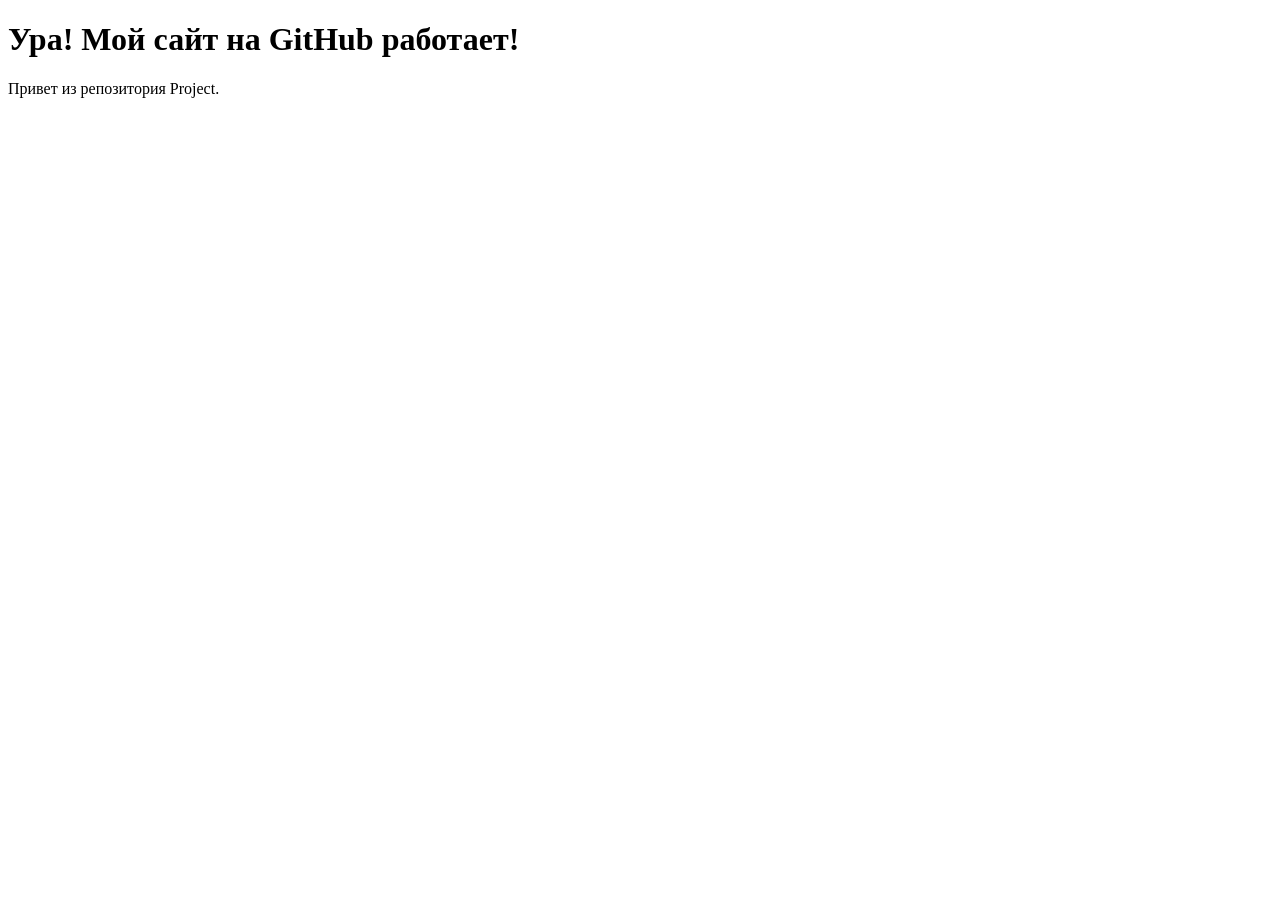
==== index.html @ 090775a3 "Add files via upload" ====
<!DOCTYPE html>
<html lang="ru">
<head>
    <meta charset="UTF-8">
    <title>Мой первый сайт</title>
</head>
<body>
    <h1>Ура! Мой сайт на GitHub работает!</h1>
    <p>Привет из репозитория Project.</p>
</body>
</html>
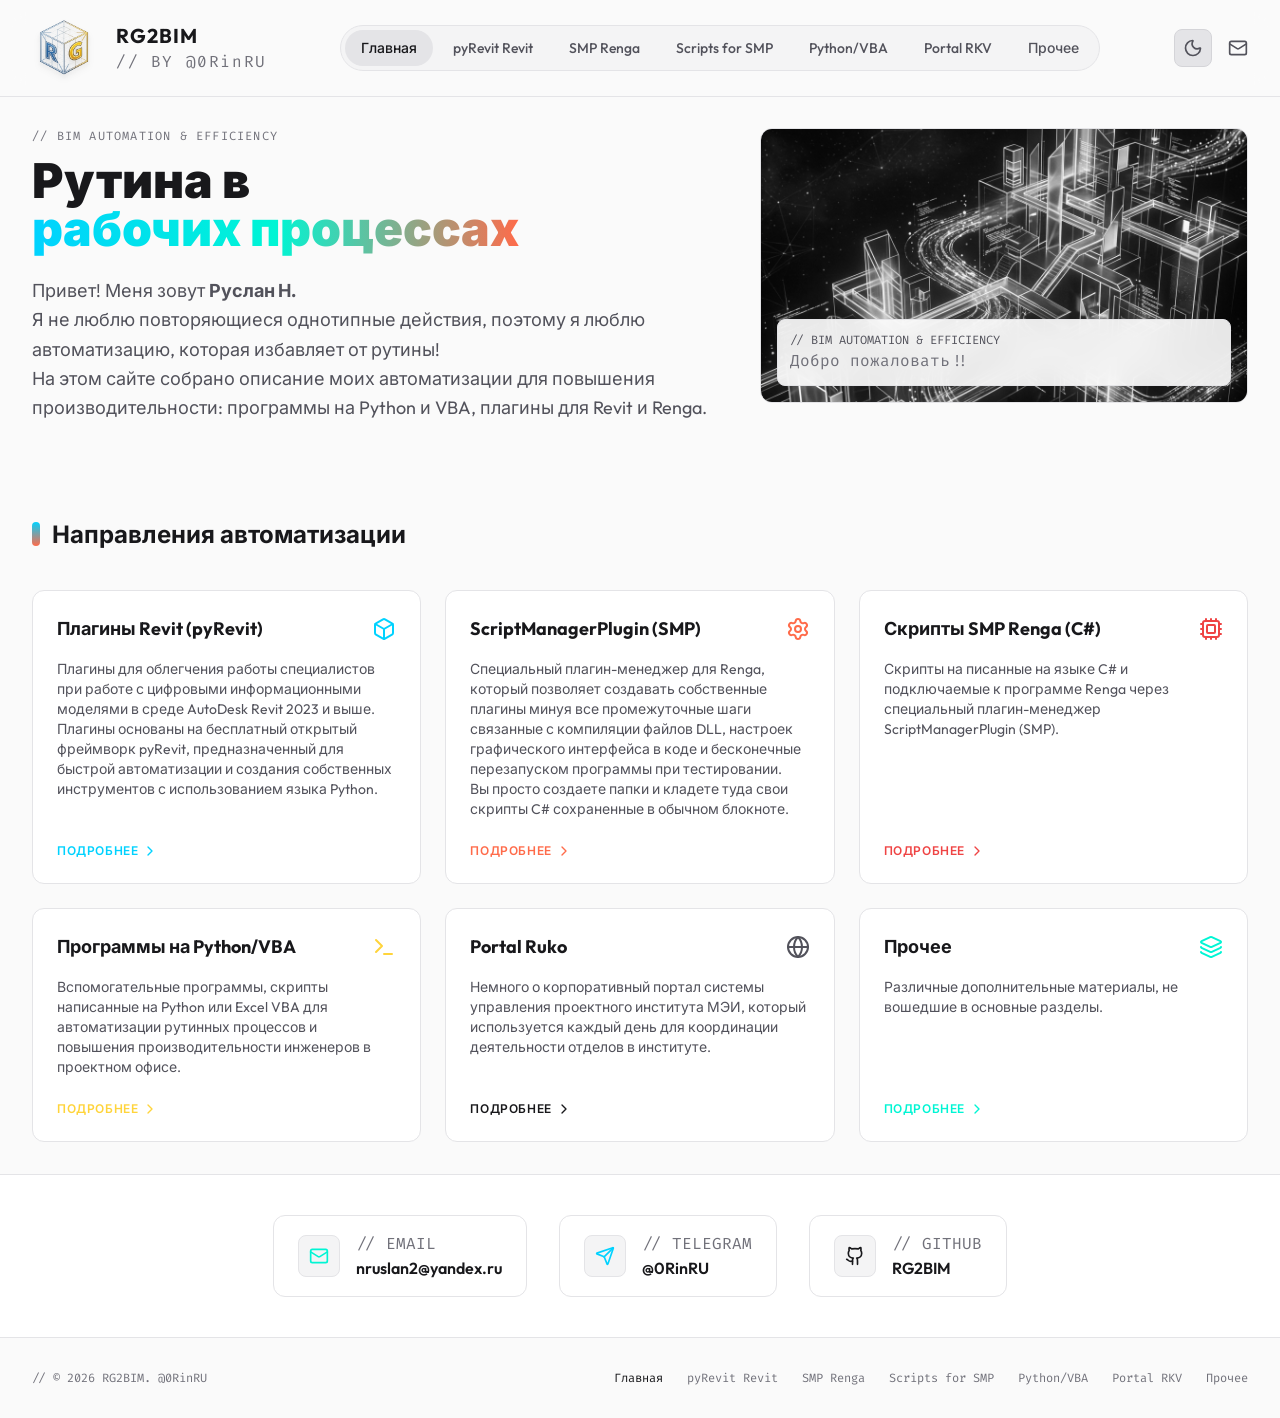
==== commit 82ab666f: "Add files via upload" ====
--- a/index.html
+++ b/index.html
@@ -1,11 +1,353 @@
 <!DOCTYPE html>
-<html lang="ru">
+<html lang="ru" class="scroll-smooth scroll-pt-32">
 <head>
     <meta charset="UTF-8">
-    <title>Мой первый сайт</title>
+    <meta name="viewport" content="width=device-width, initial-scale=1.0">
+    <title>RG2BIM | Рутина в рабочих процессах</title><!-- Resource Gateway to BIM -->
+    <!-- Tailwind CSS via CDN --> 
+    <script src="libs/tailwindcss.js"></script>
+    <script>
+        tailwind.config = {
+            darkMode: 'class',
+            theme: {
+                extend: {
+                    colors: {
+                        darkBg: '#121214',
+                        darkCard: '#1a1a1e',
+                        accentRevit: '#00d2ff',
+                        accentRenga: '#ff6b4a',
+                        accentPython: '#ffd43b',
+                        accentIfc: '#00f5d4',
+                    },
+                    fontFamily: {
+                        sans: ['Outfit', 'Inter', 'sans-serif'],
+                        mono: ['Fira Code', 'Courier New', 'monospace'],
+                    },
+                }
+            }
+        }
+    </script>
+    <!-- Подключение шрифтов (Outfit и Inter, оба до 900 weight для кириллицы) -->
+    <link href="fonts/fonts.css" rel="stylesheet">
+    <!-- Lucide Icons -->
+    <script src="libs/lucide.js"></script>
+    <style>
+        
+        .neon-glow-main {
+            box-shadow: 0 0 30px -5px rgba(0, 210, 255, 0.25), 0 0 30px -5px rgba(255, 107, 74, 0.25);
+        }
+        :not(.dark) .tab-active { background-color: #e4e4e7; color: #18181b; border-color: #d4d4d8; }
+        .tab-active {
+            background-color: #27272a;
+            color: #ffffff;
+            border-color: #3f3f46;
+        }
+    </style>
+    <script>
+        if (localStorage.theme === 'dark' || (!('theme' in localStorage) && window.matchMedia('(prefers-color-scheme: dark)').matches)) {
+            document.documentElement.classList.add('dark')
+        } else {
+            document.documentElement.classList.remove('dark')
+        }
+    </script>
 </head>
-<body>
-    <h1>Ура! Мой сайт на GitHub работает!</h1>
-    <p>Привет из репозитория Project.</p>
+<body class="font-sans antialiased selection:bg-accentRevit/30 selection:text-white flex flex-col min-h-screen bg-zinc-50 dark:bg-darkBg text-zinc-900 dark:text-zinc-300">
+
+                        <!-- ХЕДЕР -->
+    <header class="fixed top-0 left-0 right-0 z-50 bg-zinc-50/80 dark:bg-darkBg/80 backdrop-blur-md border-b border-zinc-200 dark:border-zinc-800/80">
+        <div class="max-w-7xl mx-auto px-4 sm:px-6 lg:px-8 h-24 flex items-center justify-between">
+            <a href="index.html" class="flex items-center space-x-3 group">
+                <div class="w-20 h-20 flex items-center justify-center group-hover:scale-[0.98] transition-transform -ml-2">
+                    <img src="images/logo.png" alt="NR Logo" class="w-full h-full object-contain drop-shadow-md">
+                </div>
+                <div>
+                    <span class="font-bold text-xl tracking-wider text-zinc-900 dark:text-white">RG2BIM</span>
+                    <span class="block text-3xs text-zinc-500 font-mono tracking-widest">// BY @0RinRU</span>
+                </div>
+            </a>
+
+            <!-- Навигационные вкладки -->
+            <nav class="hidden xl:flex space-x-1 bg-zinc-100 dark:bg-zinc-900/60 p-1 rounded-full border border-zinc-200 dark:border-zinc-800/50">
+                <a href="index.html" class="px-4 py-2 text-sm font-medium rounded-full tab-active">Главная</a>
+                <a href="revit.html" class="px-4 py-2 text-sm font-medium rounded-full text-zinc-600 dark:text-zinc-400 hover:text-zinc-900 dark:hover:text-white transition-colors">pyRevit Revit</a>
+                <a href="smp.html" class="px-4 py-2 text-sm font-medium rounded-full text-zinc-600 dark:text-zinc-400 hover:text-zinc-900 dark:hover:text-white transition-colors">SMP Renga</a>
+                <a href="renga.html" class="px-4 py-2 text-sm font-medium rounded-full text-zinc-600 dark:text-zinc-400 hover:text-zinc-900 dark:hover:text-white transition-colors">Scripts for SMP</a>
+                <a href="python.html" class="px-4 py-2 text-sm font-medium rounded-full text-zinc-600 dark:text-zinc-400 hover:text-zinc-900 dark:hover:text-white transition-colors">Python/VBA</a>
+                <a href="portal.html" class="px-4 py-2 text-sm font-medium rounded-full text-zinc-600 dark:text-zinc-400 hover:text-zinc-900 dark:hover:text-white transition-colors">Portal RKV</a>
+                <a href="other.html" class="px-4 py-2 text-sm font-medium rounded-full text-zinc-600 dark:text-zinc-400 hover:text-zinc-900 dark:hover:text-white transition-colors">Прочее</a>
+            </nav>
+
+            <div class="hidden xl:flex items-center space-x-4">
+                <button id="theme-toggle" class="p-2 rounded-lg bg-zinc-200 dark:bg-zinc-800 text-zinc-600 dark:text-zinc-400 hover:text-zinc-900 dark:hover:text-white transition-colors border border-zinc-300 dark:border-zinc-700">
+                    <i data-lucide="moon" id="theme-icon" class="w-5 h-5"></i>
+                </button>
+                <a href="mailto:nruslan2@yandex.ru" class="text-zinc-600 dark:text-zinc-400 hover:text-zinc-900 dark:hover:text-white transition-colors"><i data-lucide="mail" class="w-5 h-5"></i></a>
+            </div>
+
+            <!-- Мобильное Меню Кнопка -->
+            <div class="xl:hidden">
+                <button id="mobile-menu-btn" class="text-zinc-600 dark:text-zinc-400 hover:text-zinc-900 dark:hover:text-white p-2 rounded-lg bg-zinc-100 dark:bg-zinc-900 border border-zinc-200 dark:border-zinc-800">
+                    <i data-lucide="menu" id="menu-icon" class="w-6 h-6"></i>
+                </button>
+            </div>
+        </div>
+
+        <!-- Мобильное выпадающее меню -->
+        <div id="mobile-menu" class="hidden xl:hidden bg-zinc-50 dark:bg-darkBg border-b border-zinc-200 dark:border-zinc-800/80 px-4 py-4 space-y-2">
+            <a href="index.html" class="block w-full px-4 py-2 rounded-lg text-zinc-900 dark:text-white bg-zinc-200 dark:bg-zinc-800">Главная</a>
+            <a href="revit.html" class="block w-full px-4 py-2 rounded-lg text-zinc-600 dark:text-zinc-400 hover:text-zinc-900 dark:hover:text-white">pyRevit Revit</a>
+            <a href="smp.html" class="block w-full px-4 py-2 rounded-lg text-zinc-600 dark:text-zinc-400 hover:text-zinc-900 dark:hover:text-white">SMP Renga</a>
+            <a href="renga.html" class="block w-full px-4 py-2 rounded-lg text-zinc-600 dark:text-zinc-400 hover:text-zinc-900 dark:hover:text-white">Scripts for SMP</a>
+            <a href="python.html" class="block w-full px-4 py-2 rounded-lg text-zinc-600 dark:text-zinc-400 hover:text-zinc-900 dark:hover:text-white">Python/VBA</a>
+            <a href="portal.html" class="block w-full px-4 py-2 rounded-lg text-zinc-600 dark:text-zinc-400 hover:text-zinc-900 dark:hover:text-white">Portal RKV</a>
+            <a href="other.html" class="block w-full px-4 py-2 rounded-lg text-zinc-600 dark:text-zinc-400 hover:text-zinc-900 dark:hover:text-white">Прочее</a>
+        </div>
+    </header>
+
+    <div class="h-20"></div>
+
+    <!-- ОСНОВНОЙ КОНТЕНТ -->
+    <main class="flex-grow max-w-7xl mx-auto px-4 sm:px-6 lg:px-8 pt-12 pb-4">
+        <!-- Hero Секция -->
+        <section class="mb-16">
+            <div class="grid grid-cols-1 lg:grid-cols-12 gap-8 items-start mb-10">
+                <div class="lg:col-span-7">
+                    <span class="text-xs font-mono text-zinc-500 uppercase tracking-widest block mb-3">// BIM AUTOMATION & EFFICIENCY</span>
+                    <h1 class="text-4xl sm:text-5xl font-black text-zinc-900 dark:text-white mb-6">
+                        Рутина в<br><span class="text-transparent bg-clip-text bg-gradient-to-r from-accentRevit via-accentIfc to-accentRenga">рабочих процессах</span>
+                    </h1>
+                    <p class="text-zinc-600 dark:text-zinc-400 text-lg mb-8 leading-relaxed">
+                        Привет! Меня зовут <strong>Руслан Н.</strong><br> Я не люблю повторяющиеся однотипные действия, поэтому я люблю автоматизацию, которая избавляет от рутины!
+						<br>На этом сайте собрано описание моих автоматизации для повышения производительности: программы на Python и VBA, плагины для Revit и Renga.
+                    </p>
+                </div>
+                <div class="lg:col-span-5">
+                    <div class="w-full aspect-[16/9] rounded-xl overflow-hidden bg-zinc-100 dark:bg-zinc-900 border border-zinc-200 dark:border-zinc-800 relative group neon-glow">
+                        <img src="images/main_banner.png" alt="NR2BIM Main Banner" class="w-full h-full object-cover grayscale hover:grayscale-0 transition-all duration-500" />
+                        <div class="absolute bottom-4 left-4 right-4 bg-white/90 dark:bg-zinc-950/80 backdrop-blur-md border border-zinc-200 dark:border-zinc-800 p-3 rounded-lg">
+                            <span class="text-xs font-mono text-zinc-600 dark:text-zinc-400 block">// BIM AUTOMATION & EFFICIENCY</span>
+                            <span class="text-2xs text-zinc-500 font-mono">Добро пожаловать!!</span>
+                        </div>
+                    </div>
+                </div>
+            </div>
+        </section>
+
+        <!-- Направления разработки -->
+        <section class="mb-4">
+            <h2 class="text-2xl font-bold text-zinc-900 dark:text-white mb-10 flex items-center gap-3">
+                <span class="w-2 h-6 bg-gradient-to-b from-accentRevit to-accentRenga rounded-full"></span>
+                Направления автоматизации
+            </h2>
+            
+            <div class="grid grid-cols-1 md:grid-cols-2 lg:grid-cols-3 gap-6">
+                <!-- Revit -->
+                <div class="bg-white dark:bg-darkCard p-6 rounded-xl border border-zinc-200 dark:border-zinc-800 hover:border-accentRevit/50 transition-all group flex flex-col justify-between">
+                    <div>
+                        <div class="flex items-center justify-between mb-4">
+                            <h3 class="text-lg font-bold text-zinc-900 dark:text-white group-hover:text-accentRevit transition-colors">Плагины Revit (pyRevit)</h3>
+                            <span class="text-accentRevit"><i data-lucide="box" class="w-6 h-6"></i></span>
+                        </div>
+                        <p class="text-zinc-600 dark:text-zinc-400 text-sm mb-6">
+                            Плагины для облегчения работы специалистов при работе с цифровыми информационными моделями в среде AutoDesk Revit 2023 и выше.
+							<br>
+							Плагины основаны на бесплатный открытый фреймворк pyRevit, предназначенный для быстрой автоматизации и создания собственных инструментов с использованием языка Python.
+                        </p>
+                    </div>
+                    <a href="revit.html" class="inline-flex items-center text-xs font-semibold uppercase tracking-wider text-accentRevit hover:underline gap-1">
+                        Подробнее <i data-lucide="chevron-right" class="w-4 h-4"></i>
+                    </a>
+                </div>
+
+                <!-- SMP Renga -->
+                <div class="bg-white dark:bg-darkCard p-6 rounded-xl border border-zinc-200 dark:border-zinc-800 hover:border-accentRenga/50 transition-all group flex flex-col justify-between">
+                    <div>
+                        <div class="flex items-center justify-between mb-4">
+                            <h3 class="text-lg font-bold text-zinc-900 dark:text-white group-hover:text-accentRenga transition-colors">ScriptManagerPlugin (SMP)</h3>
+                            <span class="text-accentRenga"><i data-lucide="settings" class="w-6 h-6"></i></span>
+                        </div>
+                        <p class="text-zinc-600 dark:text-zinc-400 text-sm mb-6">
+                            Специальный плагин-менеджер для Renga, который позволяет создавать собственные плагины минуя все промежуточные шаги связанные с компиляции файлов DLL, настроек графического интерфейса в коде и бесконечные перезапуском программы при тестировании.
+							<br>
+							Вы просто создаете папки и кладете туда свои скрипты C# сохраненные в обычном блокноте.
+                        </p>
+                    </div>
+                    <a href="smp.html" class="inline-flex items-center text-xs font-semibold uppercase tracking-wider text-accentRenga hover:underline gap-1">
+                        Подробнее <i data-lucide="chevron-right" class="w-4 h-4"></i>
+                    </a>
+                </div>
+
+                <!-- Renga -->
+                <div class="bg-white dark:bg-darkCard p-6 rounded-xl border border-zinc-200 dark:border-zinc-800 hover:border-red-500/50 transition-all group flex flex-col justify-between">
+                    <div>
+                        <div class="flex items-center justify-between mb-4">
+                            <h3 class="text-lg font-bold text-zinc-900 dark:text-white group-hover:text-red-500 transition-colors">Скрипты SMP Renga (C#)</h3>
+                            <span class="text-red-500"><i data-lucide="cpu" class="w-6 h-6"></i></span>
+                        </div>
+                        <p class="text-zinc-600 dark:text-zinc-400 text-sm mb-6">
+                            Скрипты на писанные на языке C# и подключаемые к программе Renga через специальный плагин-менеджер ScriptManagerPlugin (SMP).
+                        </p>
+                    </div>
+                    <a href="renga.html" class="inline-flex items-center text-xs font-semibold uppercase tracking-wider text-red-500 hover:underline gap-1">
+                        Подробнее <i data-lucide="chevron-right" class="w-4 h-4"></i>
+                    </a>
+                </div>
+
+                <!-- Python -->
+                <div class="bg-white dark:bg-darkCard p-6 rounded-xl border border-zinc-200 dark:border-zinc-800 hover:border-accentPython/50 transition-all group flex flex-col justify-between">
+                    <div>
+                        <div class="flex items-center justify-between mb-4">
+                            <h3 class="text-lg font-bold text-zinc-900 dark:text-white group-hover:text-accentPython transition-colors">Программы на Python/VBA</h3>
+                            <span class="text-accentPython"><i data-lucide="terminal" class="w-6 h-6"></i></span>
+                        </div>
+                        <p class="text-zinc-600 dark:text-zinc-400 text-sm mb-6">
+                            Вспомогательные программы, скрипты написанные на Python или Excel VBA для автоматизации рутинных процессов и повышения производительности инженеров в проектном офисе.
+                        </p>
+                    </div>
+                    <a href="python.html" class="inline-flex items-center text-xs font-semibold uppercase tracking-wider text-accentPython hover:underline gap-1">
+                        Подробнее <i data-lucide="chevron-right" class="w-4 h-4"></i>
+                    </a>
+                </div>
+
+
+                <!-- Portal RKV -->
+                <div class="bg-white dark:bg-darkCard p-6 rounded-xl border border-zinc-200 dark:border-zinc-800 hover:border-zinc-300 dark:hover:border-zinc-700 transition-all group flex flex-col justify-between">
+                    <div>
+                        <div class="flex items-center justify-between mb-4">
+                            <h3 class="text-lg font-bold text-zinc-900 dark:text-white group-hover:text-zinc-600 transition-colors">Portal Ruko</h3>
+                            <span class="text-zinc-600 dark:text-zinc-400"><i data-lucide="globe" class="w-6 h-6"></i></span>
+                        </div>
+                        <p class="text-zinc-600 dark:text-zinc-400 text-sm mb-6">
+                            Немного о корпоративный портал системы управления проектного института МЭИ, который используется каждый день для координации деятельности отделов в институте.
+                        </p>
+                    </div>
+                    <a href="portal.html" class="inline-flex items-center text-xs font-semibold uppercase tracking-wider text-zinc-900 dark:text-zinc-400 hover:underline gap-1">
+                        ПОДРОБНЕЕ <i data-lucide="chevron-right" class="w-4 h-4"></i>
+                    </a>
+                </div>
+
+                <!-- Прочее -->
+                <div class="bg-white dark:bg-darkCard p-6 rounded-xl border border-zinc-200 dark:border-zinc-800 hover:border-accentIfc/50 transition-all group flex flex-col justify-between">
+                    <div>
+                        <div class="flex items-center justify-between mb-4">
+                            <h3 class="text-lg font-bold text-zinc-900 dark:text-white group-hover:text-accentIfc transition-colors">Прочее</h3>
+                            <span class="text-accentIfc"><i data-lucide="layers" class="w-6 h-6"></i></span>
+                        </div>
+                        <p class="text-zinc-600 dark:text-zinc-400 text-sm mb-6">
+                            Различные дополнительные материалы, не вошедшие в основные разделы.
+                        </p>
+                    </div>
+                    <a href="other.html" class="inline-flex items-center text-xs font-semibold uppercase tracking-wider text-accentIfc hover:underline gap-1">
+                        Подробнее <i data-lucide="chevron-right" class="w-4 h-4"></i>
+                    </a>
+                </div>
+
+            </div>
+        </section>
+    </main>
+
+    <!-- КОНТАКТЫ -->
+    <section id="contact-section" class="bg-white dark:bg-zinc-950 border-t border-zinc-200 dark:border-zinc-900 py-10">
+        <div class="max-w-7xl mx-auto px-4 sm:px-6 lg:px-8">
+            
+            <div class="flex flex-col md:flex-row justify-center items-center gap-8 max-w-4xl mx-auto">
+                <div class="bg-white dark:bg-darkCard px-6 py-4 rounded-xl border border-zinc-200 dark:border-zinc-800 flex items-center gap-4 w-full md:w-auto">
+                    <span class="p-2.5 bg-zinc-100 dark:bg-zinc-900 border border-zinc-200 dark:border-zinc-800 rounded-lg text-accentIfc"><i data-lucide="mail" class="w-5 h-5"></i></span>
+                    <div>
+                        <div class="text-zinc-500 text-2xs font-mono uppercase">// EMAIL</div>
+                        <a href="mailto:nruslan2@yandex.ru"  class="text-zinc-900 dark:text-white hover:text-accentIfc font-semibold transition-colors">nruslan2@yandex.ru</a>
+                    </div>
+                </div>
+                <div class="bg-white dark:bg-darkCard px-6 py-4 rounded-xl border border-zinc-200 dark:border-zinc-800 flex items-center gap-4 w-full md:w-auto">
+                    <span class="p-2.5 bg-zinc-100 dark:bg-zinc-900 border border-zinc-200 dark:border-zinc-800 rounded-lg text-accentRevit"><i data-lucide="send" class="w-5 h-5"></i></span>
+                    <div>
+                        <div class="text-zinc-500 text-2xs font-mono uppercase">// TELEGRAM</div>
+                        <a href="https://t.me/0RinRU" target="_blank" class="text-zinc-900 dark:text-white hover:text-accentRevit font-semibold transition-colors">@0RinRU</a>
+                    </div>
+                </div>
+                <div class="bg-white dark:bg-darkCard px-6 py-4 rounded-xl border border-zinc-200 dark:border-zinc-800 flex items-center gap-4 w-full md:w-auto">
+                    <span class="p-2.5 bg-zinc-100 dark:bg-zinc-900 border border-zinc-200 dark:border-zinc-800 rounded-lg text-zinc-900 dark:text-white"><svg xmlns="http://www.w3.org/2000/svg" width="24" height="24" viewBox="0 0 24 24" fill="none" stroke="currentColor" stroke-width="2" stroke-linecap="round" stroke-linejoin="round" class="w-5 h-5"><path d="M15 22v-4a4.8 4.8 0 0 0-1-3.5c3 0 6-2 6-5.5.08-1.25-.27-2.48-1-3.5.28-1.15.28-2.35 0-3.5 0 0-1 0-3 1.5-2.64-.5-5.36-.5-8 0C6 2 5 2 5 2c-.3 1.15-.3 2.35 0 3.5A5.403 5.403 0 0 0 4 9c0 3.5 3 5.5 6 5.5-.39.49-.68 1.05-.85 1.65-.17.6-.22 1.23-.15 1.85v4"></path><path d="M9 18c-4.51 2-5-2-7-2"></path></svg></span>
+                    <div>
+                        <div class="text-zinc-500 text-2xs font-mono uppercase">// GITHUB</div>
+                        <a href="https://github.com/RG2BIM" target="_blank" class="text-zinc-900 dark:text-white hover:text-zinc-500 font-semibold transition-colors">RG2BIM</a>
+                    </div>
+                </div>
+            </div>
+        </div>
+    </section>
+
+    <!-- ФУТЕР -->
+        <footer class="bg-zinc-50 dark:bg-darkBg border-t border-zinc-200 dark:border-zinc-900 py-8">
+        <div class="max-w-7xl mx-auto px-4 sm:px-6 lg:px-8 flex flex-col sm:flex-row items-center justify-between gap-4">
+            <span class="text-zinc-500 text-xs font-mono">// &copy; 2026 RG2BIM. @0RinRU</span>
+            <div class="flex flex-wrap justify-center gap-x-6 gap-y-2 text-zinc-500 dark:text-zinc-400 text-xs font-mono">
+                <a href="index.html" class="text-zinc-900 dark:text-white transition-colors">Главная</a>
+                <a href="revit.html" class="hover:text-accentRevit transition-colors">pyRevit Revit</a>
+                <a href="smp.html" class="hover:text-accentRenga transition-colors">SMP Renga</a>
+                <a href="renga.html" class="hover:text-red-500 transition-colors">Scripts for SMP</a>
+                <a href="python.html" class="hover:text-accentPython transition-colors">Python/VBA</a>
+                <a href="portal.html" class="hover:text-zinc-800 dark:hover:text-zinc-500 transition-colors">Portal RKV</a>
+                <a href="other.html" class="hover:text-accentIfc transition-colors">Прочее</a>
+            </div>
+        </div>
+    </footer>
+
+    <script>
+        lucide.createIcons();
+        const mobileMenuBtn = document.getElementById('mobile-menu-btn');
+        const mobileMenu = document.getElementById('mobile-menu');
+        mobileMenuBtn.addEventListener('click', () => {
+            const isHidden = mobileMenu.classList.contains('hidden');
+            if (isHidden) {
+                mobileMenu.classList.remove('hidden');
+                document.getElementById('menu-icon').setAttribute('data-lucide', 'x');
+            } else {
+                mobileMenu.classList.add('hidden');
+                document.getElementById('menu-icon').setAttribute('data-lucide', 'menu');
+            }
+            lucide.createIcons();
+        });
+    </script>
+    <script>
+        const themeToggleBtn = document.getElementById('theme-toggle');
+        const themeIcon = document.getElementById('theme-icon');
+        
+        function updateThemeIcon() {
+            if (document.documentElement.classList.contains('dark')) {
+                themeIcon.setAttribute('data-lucide', 'sun');
+            } else {
+                themeIcon.setAttribute('data-lucide', 'moon');
+            }
+            if(window.lucide) { lucide.createIcons(); }
+        }
+        
+        if (themeToggleBtn) {
+            themeToggleBtn.addEventListener('click', () => {
+                document.documentElement.classList.toggle('dark');
+                if (document.documentElement.classList.contains('dark')) {
+                    localStorage.theme = 'dark';
+                } else {
+                    localStorage.theme = 'light';
+                }
+                updateThemeIcon();
+            });
+            updateThemeIcon();
+        }
+    </script>
+
+    <!-- Lightbox -->
+    <div id="lightbox" class="fixed inset-0 z-[100] bg-zinc-900/90 dark:bg-black/90 hidden flex items-center justify-center p-4 cursor-pointer backdrop-blur-sm transition-opacity" onclick="closeLightbox()">
+        <img id="lightbox-img" src="" class="max-w-full max-h-[90vh] rounded-xl shadow-2xl border border-zinc-700">
+    </div>
+    <script>
+        function openLightbox(src) {
+            document.getElementById('lightbox-img').src = src;
+            document.getElementById('lightbox').classList.remove('hidden');
+        }
+        function closeLightbox() {
+            document.getElementById('lightbox').classList.add('hidden');
+        }
+    </script>
+
 </body>
-</html>+</html>
--- a/fonts/fonts.css
+++ b/fonts/fonts.css
@@ -0,0 +1,756 @@
+/* cyrillic-ext */
+@font-face {
+  font-family: 'Fira Code';
+  font-style: normal;
+  font-weight: 400;
+  font-display: swap;
+  src: url(font_5.woff2) format('woff2');
+  unicode-range: U+0460-052F, U+1C80-1C8A, U+20B4, U+2DE0-2DFF, U+A640-A69F, U+FE2E-FE2F;
+}
+/* cyrillic */
+@font-face {
+  font-family: 'Fira Code';
+  font-style: normal;
+  font-weight: 400;
+  font-display: swap;
+  src: url(font_3.woff2) format('woff2');
+  unicode-range: U+0301, U+0400-045F, U+0490-0491, U+04B0-04B1, U+2116;
+}
+/* greek-ext */
+@font-face {
+  font-family: 'Fira Code';
+  font-style: normal;
+  font-weight: 400;
+  font-display: swap;
+  src: url(font_12.woff2) format('woff2');
+  unicode-range: U+1F00-1FFF;
+}
+/* greek */
+@font-face {
+  font-family: 'Fira Code';
+  font-style: normal;
+  font-weight: 400;
+  font-display: swap;
+  src: url(font_8.woff2) format('woff2');
+  unicode-range: U+0370-0377, U+037A-037F, U+0384-038A, U+038C, U+038E-03A1, U+03A3-03FF;
+}
+/* symbols2 */
+@font-face {
+  font-family: 'Fira Code';
+  font-style: normal;
+  font-weight: 400;
+  font-display: swap;
+  src: url(font_15.woff2) format('woff2');
+  unicode-range: U+2000-2001, U+2004-2008, U+200A, U+23B8-23BD, U+2500-259F;
+}
+/* latin-ext */
+@font-face {
+  font-family: 'Fira Code';
+  font-style: normal;
+  font-weight: 400;
+  font-display: swap;
+  src: url(font_4.woff2) format('woff2');
+  unicode-range: U+0100-02BA, U+02BD-02C5, U+02C7-02CC, U+02CE-02D7, U+02DD-02FF, U+0304, U+0308, U+0329, U+1D00-1DBF, U+1E00-1E9F, U+1EF2-1EFF, U+2020, U+20A0-20AB, U+20AD-20C0, U+2113, U+2C60-2C7F, U+A720-A7FF;
+}
+/* latin */
+@font-face {
+  font-family: 'Fira Code';
+  font-style: normal;
+  font-weight: 400;
+  font-display: swap;
+  src: url(font_6.woff2) format('woff2');
+  unicode-range: U+0000-00FF, U+0131, U+0152-0153, U+02BB-02BC, U+02C6, U+02DA, U+02DC, U+0304, U+0308, U+0329, U+2000-206F, U+20AC, U+2122, U+2191, U+2193, U+2212, U+2215, U+FEFF, U+FFFD;
+}
+/* cyrillic-ext */
+@font-face {
+  font-family: 'Fira Code';
+  font-style: normal;
+  font-weight: 500;
+  font-display: swap;
+  src: url(font_5.woff2) format('woff2');
+  unicode-range: U+0460-052F, U+1C80-1C8A, U+20B4, U+2DE0-2DFF, U+A640-A69F, U+FE2E-FE2F;
+}
+/* cyrillic */
+@font-face {
+  font-family: 'Fira Code';
+  font-style: normal;
+  font-weight: 500;
+  font-display: swap;
+  src: url(font_3.woff2) format('woff2');
+  unicode-range: U+0301, U+0400-045F, U+0490-0491, U+04B0-04B1, U+2116;
+}
+/* greek-ext */
+@font-face {
+  font-family: 'Fira Code';
+  font-style: normal;
+  font-weight: 500;
+  font-display: swap;
+  src: url(font_12.woff2) format('woff2');
+  unicode-range: U+1F00-1FFF;
+}
+/* greek */
+@font-face {
+  font-family: 'Fira Code';
+  font-style: normal;
+  font-weight: 500;
+  font-display: swap;
+  src: url(font_8.woff2) format('woff2');
+  unicode-range: U+0370-0377, U+037A-037F, U+0384-038A, U+038C, U+038E-03A1, U+03A3-03FF;
+}
+/* symbols2 */
+@font-face {
+  font-family: 'Fira Code';
+  font-style: normal;
+  font-weight: 500;
+  font-display: swap;
+  src: url(font_15.woff2) format('woff2');
+  unicode-range: U+2000-2001, U+2004-2008, U+200A, U+23B8-23BD, U+2500-259F;
+}
+/* latin-ext */
+@font-face {
+  font-family: 'Fira Code';
+  font-style: normal;
+  font-weight: 500;
+  font-display: swap;
+  src: url(font_4.woff2) format('woff2');
+  unicode-range: U+0100-02BA, U+02BD-02C5, U+02C7-02CC, U+02CE-02D7, U+02DD-02FF, U+0304, U+0308, U+0329, U+1D00-1DBF, U+1E00-1E9F, U+1EF2-1EFF, U+2020, U+20A0-20AB, U+20AD-20C0, U+2113, U+2C60-2C7F, U+A720-A7FF;
+}
+/* latin */
+@font-face {
+  font-family: 'Fira Code';
+  font-style: normal;
+  font-weight: 500;
+  font-display: swap;
+  src: url(font_6.woff2) format('woff2');
+  unicode-range: U+0000-00FF, U+0131, U+0152-0153, U+02BB-02BC, U+02C6, U+02DA, U+02DC, U+0304, U+0308, U+0329, U+2000-206F, U+20AC, U+2122, U+2191, U+2193, U+2212, U+2215, U+FEFF, U+FFFD;
+}
+/* cyrillic-ext */
+@font-face {
+  font-family: 'Fira Code';
+  font-style: normal;
+  font-weight: 700;
+  font-display: swap;
+  src: url(font_5.woff2) format('woff2');
+  unicode-range: U+0460-052F, U+1C80-1C8A, U+20B4, U+2DE0-2DFF, U+A640-A69F, U+FE2E-FE2F;
+}
+/* cyrillic */
+@font-face {
+  font-family: 'Fira Code';
+  font-style: normal;
+  font-weight: 700;
+  font-display: swap;
+  src: url(font_3.woff2) format('woff2');
+  unicode-range: U+0301, U+0400-045F, U+0490-0491, U+04B0-04B1, U+2116;
+}
+/* greek-ext */
+@font-face {
+  font-family: 'Fira Code';
+  font-style: normal;
+  font-weight: 700;
+  font-display: swap;
+  src: url(font_12.woff2) format('woff2');
+  unicode-range: U+1F00-1FFF;
+}
+/* greek */
+@font-face {
+  font-family: 'Fira Code';
+  font-style: normal;
+  font-weight: 700;
+  font-display: swap;
+  src: url(font_8.woff2) format('woff2');
+  unicode-range: U+0370-0377, U+037A-037F, U+0384-038A, U+038C, U+038E-03A1, U+03A3-03FF;
+}
+/* symbols2 */
+@font-face {
+  font-family: 'Fira Code';
+  font-style: normal;
+  font-weight: 700;
+  font-display: swap;
+  src: url(font_15.woff2) format('woff2');
+  unicode-range: U+2000-2001, U+2004-2008, U+200A, U+23B8-23BD, U+2500-259F;
+}
+/* latin-ext */
+@font-face {
+  font-family: 'Fira Code';
+  font-style: normal;
+  font-weight: 700;
+  font-display: swap;
+  src: url(font_4.woff2) format('woff2');
+  unicode-range: U+0100-02BA, U+02BD-02C5, U+02C7-02CC, U+02CE-02D7, U+02DD-02FF, U+0304, U+0308, U+0329, U+1D00-1DBF, U+1E00-1E9F, U+1EF2-1EFF, U+2020, U+20A0-20AB, U+20AD-20C0, U+2113, U+2C60-2C7F, U+A720-A7FF;
+}
+/* latin */
+@font-face {
+  font-family: 'Fira Code';
+  font-style: normal;
+  font-weight: 700;
+  font-display: swap;
+  src: url(font_6.woff2) format('woff2');
+  unicode-range: U+0000-00FF, U+0131, U+0152-0153, U+02BB-02BC, U+02C6, U+02DA, U+02DC, U+0304, U+0308, U+0329, U+2000-206F, U+20AC, U+2122, U+2191, U+2193, U+2212, U+2215, U+FEFF, U+FFFD;
+}
+/* cyrillic-ext */
+@font-face {
+  font-family: 'Inter';
+  font-style: normal;
+  font-weight: 300;
+  font-display: swap;
+  src: url(font_9.woff2) format('woff2');
+  unicode-range: U+0460-052F, U+1C80-1C8A, U+20B4, U+2DE0-2DFF, U+A640-A69F, U+FE2E-FE2F;
+}
+/* cyrillic */
+@font-face {
+  font-family: 'Inter';
+  font-style: normal;
+  font-weight: 300;
+  font-display: swap;
+  src: url(font_7.woff2) format('woff2');
+  unicode-range: U+0301, U+0400-045F, U+0490-0491, U+04B0-04B1, U+2116;
+}
+/* greek-ext */
+@font-face {
+  font-family: 'Inter';
+  font-style: normal;
+  font-weight: 300;
+  font-display: swap;
+  src: url(font_1.woff2) format('woff2');
+  unicode-range: U+1F00-1FFF;
+}
+/* greek */
+@font-face {
+  font-family: 'Inter';
+  font-style: normal;
+  font-weight: 300;
+  font-display: swap;
+  src: url(font_14.woff2) format('woff2');
+  unicode-range: U+0370-0377, U+037A-037F, U+0384-038A, U+038C, U+038E-03A1, U+03A3-03FF;
+}
+/* vietnamese */
+@font-face {
+  font-family: 'Inter';
+  font-style: normal;
+  font-weight: 300;
+  font-display: swap;
+  src: url(font_0.woff2) format('woff2');
+  unicode-range: U+0102-0103, U+0110-0111, U+0128-0129, U+0168-0169, U+01A0-01A1, U+01AF-01B0, U+0300-0301, U+0303-0304, U+0308-0309, U+0323, U+0329, U+1EA0-1EF9, U+20AB;
+}
+/* latin-ext */
+@font-face {
+  font-family: 'Inter';
+  font-style: normal;
+  font-weight: 300;
+  font-display: swap;
+  src: url(font_13.woff2) format('woff2');
+  unicode-range: U+0100-02BA, U+02BD-02C5, U+02C7-02CC, U+02CE-02D7, U+02DD-02FF, U+0304, U+0308, U+0329, U+1D00-1DBF, U+1E00-1E9F, U+1EF2-1EFF, U+2020, U+20A0-20AB, U+20AD-20C0, U+2113, U+2C60-2C7F, U+A720-A7FF;
+}
+/* latin */
+@font-face {
+  font-family: 'Inter';
+  font-style: normal;
+  font-weight: 300;
+  font-display: swap;
+  src: url(font_2.woff2) format('woff2');
+  unicode-range: U+0000-00FF, U+0131, U+0152-0153, U+02BB-02BC, U+02C6, U+02DA, U+02DC, U+0304, U+0308, U+0329, U+2000-206F, U+20AC, U+2122, U+2191, U+2193, U+2212, U+2215, U+FEFF, U+FFFD;
+}
+/* cyrillic-ext */
+@font-face {
+  font-family: 'Inter';
+  font-style: normal;
+  font-weight: 400;
+  font-display: swap;
+  src: url(font_9.woff2) format('woff2');
+  unicode-range: U+0460-052F, U+1C80-1C8A, U+20B4, U+2DE0-2DFF, U+A640-A69F, U+FE2E-FE2F;
+}
+/* cyrillic */
+@font-face {
+  font-family: 'Inter';
+  font-style: normal;
+  font-weight: 400;
+  font-display: swap;
+  src: url(font_7.woff2) format('woff2');
+  unicode-range: U+0301, U+0400-045F, U+0490-0491, U+04B0-04B1, U+2116;
+}
+/* greek-ext */
+@font-face {
+  font-family: 'Inter';
+  font-style: normal;
+  font-weight: 400;
+  font-display: swap;
+  src: url(font_1.woff2) format('woff2');
+  unicode-range: U+1F00-1FFF;
+}
+/* greek */
+@font-face {
+  font-family: 'Inter';
+  font-style: normal;
+  font-weight: 400;
+  font-display: swap;
+  src: url(font_14.woff2) format('woff2');
+  unicode-range: U+0370-0377, U+037A-037F, U+0384-038A, U+038C, U+038E-03A1, U+03A3-03FF;
+}
+/* vietnamese */
+@font-face {
+  font-family: 'Inter';
+  font-style: normal;
+  font-weight: 400;
+  font-display: swap;
+  src: url(font_0.woff2) format('woff2');
+  unicode-range: U+0102-0103, U+0110-0111, U+0128-0129, U+0168-0169, U+01A0-01A1, U+01AF-01B0, U+0300-0301, U+0303-0304, U+0308-0309, U+0323, U+0329, U+1EA0-1EF9, U+20AB;
+}
+/* latin-ext */
+@font-face {
+  font-family: 'Inter';
+  font-style: normal;
+  font-weight: 400;
+  font-display: swap;
+  src: url(font_13.woff2) format('woff2');
+  unicode-range: U+0100-02BA, U+02BD-02C5, U+02C7-02CC, U+02CE-02D7, U+02DD-02FF, U+0304, U+0308, U+0329, U+1D00-1DBF, U+1E00-1E9F, U+1EF2-1EFF, U+2020, U+20A0-20AB, U+20AD-20C0, U+2113, U+2C60-2C7F, U+A720-A7FF;
+}
+/* latin */
+@font-face {
+  font-family: 'Inter';
+  font-style: normal;
+  font-weight: 400;
+  font-display: swap;
+  src: url(font_2.woff2) format('woff2');
+  unicode-range: U+0000-00FF, U+0131, U+0152-0153, U+02BB-02BC, U+02C6, U+02DA, U+02DC, U+0304, U+0308, U+0329, U+2000-206F, U+20AC, U+2122, U+2191, U+2193, U+2212, U+2215, U+FEFF, U+FFFD;
+}
+/* cyrillic-ext */
+@font-face {
+  font-family: 'Inter';
+  font-style: normal;
+  font-weight: 500;
+  font-display: swap;
+  src: url(font_9.woff2) format('woff2');
+  unicode-range: U+0460-052F, U+1C80-1C8A, U+20B4, U+2DE0-2DFF, U+A640-A69F, U+FE2E-FE2F;
+}
+/* cyrillic */
+@font-face {
+  font-family: 'Inter';
+  font-style: normal;
+  font-weight: 500;
+  font-display: swap;
+  src: url(font_7.woff2) format('woff2');
+  unicode-range: U+0301, U+0400-045F, U+0490-0491, U+04B0-04B1, U+2116;
+}
+/* greek-ext */
+@font-face {
+  font-family: 'Inter';
+  font-style: normal;
+  font-weight: 500;
+  font-display: swap;
+  src: url(font_1.woff2) format('woff2');
+  unicode-range: U+1F00-1FFF;
+}
+/* greek */
+@font-face {
+  font-family: 'Inter';
+  font-style: normal;
+  font-weight: 500;
+  font-display: swap;
+  src: url(font_14.woff2) format('woff2');
+  unicode-range: U+0370-0377, U+037A-037F, U+0384-038A, U+038C, U+038E-03A1, U+03A3-03FF;
+}
+/* vietnamese */
+@font-face {
+  font-family: 'Inter';
+  font-style: normal;
+  font-weight: 500;
+  font-display: swap;
+  src: url(font_0.woff2) format('woff2');
+  unicode-range: U+0102-0103, U+0110-0111, U+0128-0129, U+0168-0169, U+01A0-01A1, U+01AF-01B0, U+0300-0301, U+0303-0304, U+0308-0309, U+0323, U+0329, U+1EA0-1EF9, U+20AB;
+}
+/* latin-ext */
+@font-face {
+  font-family: 'Inter';
+  font-style: normal;
+  font-weight: 500;
+  font-display: swap;
+  src: url(font_13.woff2) format('woff2');
+  unicode-range: U+0100-02BA, U+02BD-02C5, U+02C7-02CC, U+02CE-02D7, U+02DD-02FF, U+0304, U+0308, U+0329, U+1D00-1DBF, U+1E00-1E9F, U+1EF2-1EFF, U+2020, U+20A0-20AB, U+20AD-20C0, U+2113, U+2C60-2C7F, U+A720-A7FF;
+}
+/* latin */
+@font-face {
+  font-family: 'Inter';
+  font-style: normal;
+  font-weight: 500;
+  font-display: swap;
+  src: url(font_2.woff2) format('woff2');
+  unicode-range: U+0000-00FF, U+0131, U+0152-0153, U+02BB-02BC, U+02C6, U+02DA, U+02DC, U+0304, U+0308, U+0329, U+2000-206F, U+20AC, U+2122, U+2191, U+2193, U+2212, U+2215, U+FEFF, U+FFFD;
+}
+/* cyrillic-ext */
+@font-face {
+  font-family: 'Inter';
+  font-style: normal;
+  font-weight: 600;
+  font-display: swap;
+  src: url(font_9.woff2) format('woff2');
+  unicode-range: U+0460-052F, U+1C80-1C8A, U+20B4, U+2DE0-2DFF, U+A640-A69F, U+FE2E-FE2F;
+}
+/* cyrillic */
+@font-face {
+  font-family: 'Inter';
+  font-style: normal;
+  font-weight: 600;
+  font-display: swap;
+  src: url(font_7.woff2) format('woff2');
+  unicode-range: U+0301, U+0400-045F, U+0490-0491, U+04B0-04B1, U+2116;
+}
+/* greek-ext */
+@font-face {
+  font-family: 'Inter';
+  font-style: normal;
+  font-weight: 600;
+  font-display: swap;
+  src: url(font_1.woff2) format('woff2');
+  unicode-range: U+1F00-1FFF;
+}
+/* greek */
+@font-face {
+  font-family: 'Inter';
+  font-style: normal;
+  font-weight: 600;
+  font-display: swap;
+  src: url(font_14.woff2) format('woff2');
+  unicode-range: U+0370-0377, U+037A-037F, U+0384-038A, U+038C, U+038E-03A1, U+03A3-03FF;
+}
+/* vietnamese */
+@font-face {
+  font-family: 'Inter';
+  font-style: normal;
+  font-weight: 600;
+  font-display: swap;
+  src: url(font_0.woff2) format('woff2');
+  unicode-range: U+0102-0103, U+0110-0111, U+0128-0129, U+0168-0169, U+01A0-01A1, U+01AF-01B0, U+0300-0301, U+0303-0304, U+0308-0309, U+0323, U+0329, U+1EA0-1EF9, U+20AB;
+}
+/* latin-ext */
+@font-face {
+  font-family: 'Inter';
+  font-style: normal;
+  font-weight: 600;
+  font-display: swap;
+  src: url(font_13.woff2) format('woff2');
+  unicode-range: U+0100-02BA, U+02BD-02C5, U+02C7-02CC, U+02CE-02D7, U+02DD-02FF, U+0304, U+0308, U+0329, U+1D00-1DBF, U+1E00-1E9F, U+1EF2-1EFF, U+2020, U+20A0-20AB, U+20AD-20C0, U+2113, U+2C60-2C7F, U+A720-A7FF;
+}
+/* latin */
+@font-face {
+  font-family: 'Inter';
+  font-style: normal;
+  font-weight: 600;
+  font-display: swap;
+  src: url(font_2.woff2) format('woff2');
+  unicode-range: U+0000-00FF, U+0131, U+0152-0153, U+02BB-02BC, U+02C6, U+02DA, U+02DC, U+0304, U+0308, U+0329, U+2000-206F, U+20AC, U+2122, U+2191, U+2193, U+2212, U+2215, U+FEFF, U+FFFD;
+}
+/* cyrillic-ext */
+@font-face {
+  font-family: 'Inter';
+  font-style: normal;
+  font-weight: 700;
+  font-display: swap;
+  src: url(font_9.woff2) format('woff2');
+  unicode-range: U+0460-052F, U+1C80-1C8A, U+20B4, U+2DE0-2DFF, U+A640-A69F, U+FE2E-FE2F;
+}
+/* cyrillic */
+@font-face {
+  font-family: 'Inter';
+  font-style: normal;
+  font-weight: 700;
+  font-display: swap;
+  src: url(font_7.woff2) format('woff2');
+  unicode-range: U+0301, U+0400-045F, U+0490-0491, U+04B0-04B1, U+2116;
+}
+/* greek-ext */
+@font-face {
+  font-family: 'Inter';
+  font-style: normal;
+  font-weight: 700;
+  font-display: swap;
+  src: url(font_1.woff2) format('woff2');
+  unicode-range: U+1F00-1FFF;
+}
+/* greek */
+@font-face {
+  font-family: 'Inter';
+  font-style: normal;
+  font-weight: 700;
+  font-display: swap;
+  src: url(font_14.woff2) format('woff2');
+  unicode-range: U+0370-0377, U+037A-037F, U+0384-038A, U+038C, U+038E-03A1, U+03A3-03FF;
+}
+/* vietnamese */
+@font-face {
+  font-family: 'Inter';
+  font-style: normal;
+  font-weight: 700;
+  font-display: swap;
+  src: url(font_0.woff2) format('woff2');
+  unicode-range: U+0102-0103, U+0110-0111, U+0128-0129, U+0168-0169, U+01A0-01A1, U+01AF-01B0, U+0300-0301, U+0303-0304, U+0308-0309, U+0323, U+0329, U+1EA0-1EF9, U+20AB;
+}
+/* latin-ext */
+@font-face {
+  font-family: 'Inter';
+  font-style: normal;
+  font-weight: 700;
+  font-display: swap;
+  src: url(font_13.woff2) format('woff2');
+  unicode-range: U+0100-02BA, U+02BD-02C5, U+02C7-02CC, U+02CE-02D7, U+02DD-02FF, U+0304, U+0308, U+0329, U+1D00-1DBF, U+1E00-1E9F, U+1EF2-1EFF, U+2020, U+20A0-20AB, U+20AD-20C0, U+2113, U+2C60-2C7F, U+A720-A7FF;
+}
+/* latin */
+@font-face {
+  font-family: 'Inter';
+  font-style: normal;
+  font-weight: 700;
+  font-display: swap;
+  src: url(font_2.woff2) format('woff2');
+  unicode-range: U+0000-00FF, U+0131, U+0152-0153, U+02BB-02BC, U+02C6, U+02DA, U+02DC, U+0304, U+0308, U+0329, U+2000-206F, U+20AC, U+2122, U+2191, U+2193, U+2212, U+2215, U+FEFF, U+FFFD;
+}
+/* cyrillic-ext */
+@font-face {
+  font-family: 'Inter';
+  font-style: normal;
+  font-weight: 800;
+  font-display: swap;
+  src: url(font_9.woff2) format('woff2');
+  unicode-range: U+0460-052F, U+1C80-1C8A, U+20B4, U+2DE0-2DFF, U+A640-A69F, U+FE2E-FE2F;
+}
+/* cyrillic */
+@font-face {
+  font-family: 'Inter';
+  font-style: normal;
+  font-weight: 800;
+  font-display: swap;
+  src: url(font_7.woff2) format('woff2');
+  unicode-range: U+0301, U+0400-045F, U+0490-0491, U+04B0-04B1, U+2116;
+}
+/* greek-ext */
+@font-face {
+  font-family: 'Inter';
+  font-style: normal;
+  font-weight: 800;
+  font-display: swap;
+  src: url(font_1.woff2) format('woff2');
+  unicode-range: U+1F00-1FFF;
+}
+/* greek */
+@font-face {
+  font-family: 'Inter';
+  font-style: normal;
+  font-weight: 800;
+  font-display: swap;
+  src: url(font_14.woff2) format('woff2');
+  unicode-range: U+0370-0377, U+037A-037F, U+0384-038A, U+038C, U+038E-03A1, U+03A3-03FF;
+}
+/* vietnamese */
+@font-face {
+  font-family: 'Inter';
+  font-style: normal;
+  font-weight: 800;
+  font-display: swap;
+  src: url(font_0.woff2) format('woff2');
+  unicode-range: U+0102-0103, U+0110-0111, U+0128-0129, U+0168-0169, U+01A0-01A1, U+01AF-01B0, U+0300-0301, U+0303-0304, U+0308-0309, U+0323, U+0329, U+1EA0-1EF9, U+20AB;
+}
+/* latin-ext */
+@font-face {
+  font-family: 'Inter';
+  font-style: normal;
+  font-weight: 800;
+  font-display: swap;
+  src: url(font_13.woff2) format('woff2');
+  unicode-range: U+0100-02BA, U+02BD-02C5, U+02C7-02CC, U+02CE-02D7, U+02DD-02FF, U+0304, U+0308, U+0329, U+1D00-1DBF, U+1E00-1E9F, U+1EF2-1EFF, U+2020, U+20A0-20AB, U+20AD-20C0, U+2113, U+2C60-2C7F, U+A720-A7FF;
+}
+/* latin */
+@font-face {
+  font-family: 'Inter';
+  font-style: normal;
+  font-weight: 800;
+  font-display: swap;
+  src: url(font_2.woff2) format('woff2');
+  unicode-range: U+0000-00FF, U+0131, U+0152-0153, U+02BB-02BC, U+02C6, U+02DA, U+02DC, U+0304, U+0308, U+0329, U+2000-206F, U+20AC, U+2122, U+2191, U+2193, U+2212, U+2215, U+FEFF, U+FFFD;
+}
+/* cyrillic-ext */
+@font-face {
+  font-family: 'Inter';
+  font-style: normal;
+  font-weight: 900;
+  font-display: swap;
+  src: url(font_9.woff2) format('woff2');
+  unicode-range: U+0460-052F, U+1C80-1C8A, U+20B4, U+2DE0-2DFF, U+A640-A69F, U+FE2E-FE2F;
+}
+/* cyrillic */
+@font-face {
+  font-family: 'Inter';
+  font-style: normal;
+  font-weight: 900;
+  font-display: swap;
+  src: url(font_7.woff2) format('woff2');
+  unicode-range: U+0301, U+0400-045F, U+0490-0491, U+04B0-04B1, U+2116;
+}
+/* greek-ext */
+@font-face {
+  font-family: 'Inter';
+  font-style: normal;
+  font-weight: 900;
+  font-display: swap;
+  src: url(font_1.woff2) format('woff2');
+  unicode-range: U+1F00-1FFF;
+}
+/* greek */
+@font-face {
+  font-family: 'Inter';
+  font-style: normal;
+  font-weight: 900;
+  font-display: swap;
+  src: url(font_14.woff2) format('woff2');
+  unicode-range: U+0370-0377, U+037A-037F, U+0384-038A, U+038C, U+038E-03A1, U+03A3-03FF;
+}
+/* vietnamese */
+@font-face {
+  font-family: 'Inter';
+  font-style: normal;
+  font-weight: 900;
+  font-display: swap;
+  src: url(font_0.woff2) format('woff2');
+  unicode-range: U+0102-0103, U+0110-0111, U+0128-0129, U+0168-0169, U+01A0-01A1, U+01AF-01B0, U+0300-0301, U+0303-0304, U+0308-0309, U+0323, U+0329, U+1EA0-1EF9, U+20AB;
+}
+/* latin-ext */
+@font-face {
+  font-family: 'Inter';
+  font-style: normal;
+  font-weight: 900;
+  font-display: swap;
+  src: url(font_13.woff2) format('woff2');
+  unicode-range: U+0100-02BA, U+02BD-02C5, U+02C7-02CC, U+02CE-02D7, U+02DD-02FF, U+0304, U+0308, U+0329, U+1D00-1DBF, U+1E00-1E9F, U+1EF2-1EFF, U+2020, U+20A0-20AB, U+20AD-20C0, U+2113, U+2C60-2C7F, U+A720-A7FF;
+}
+/* latin */
+@font-face {
+  font-family: 'Inter';
+  font-style: normal;
+  font-weight: 900;
+  font-display: swap;
+  src: url(font_2.woff2) format('woff2');
+  unicode-range: U+0000-00FF, U+0131, U+0152-0153, U+02BB-02BC, U+02C6, U+02DA, U+02DC, U+0304, U+0308, U+0329, U+2000-206F, U+20AC, U+2122, U+2191, U+2193, U+2212, U+2215, U+FEFF, U+FFFD;
+}
+/* latin-ext */
+@font-face {
+  font-family: 'Outfit';
+  font-style: normal;
+  font-weight: 300;
+  font-display: swap;
+  src: url(font_11.woff2) format('woff2');
+  unicode-range: U+0100-02BA, U+02BD-02C5, U+02C7-02CC, U+02CE-02D7, U+02DD-02FF, U+0304, U+0308, U+0329, U+1D00-1DBF, U+1E00-1E9F, U+1EF2-1EFF, U+2020, U+20A0-20AB, U+20AD-20C0, U+2113, U+2C60-2C7F, U+A720-A7FF;
+}
+/* latin */
+@font-face {
+  font-family: 'Outfit';
+  font-style: normal;
+  font-weight: 300;
+  font-display: swap;
+  src: url(font_10.woff2) format('woff2');
+  unicode-range: U+0000-00FF, U+0131, U+0152-0153, U+02BB-02BC, U+02C6, U+02DA, U+02DC, U+0304, U+0308, U+0329, U+2000-206F, U+20AC, U+2122, U+2191, U+2193, U+2212, U+2215, U+FEFF, U+FFFD;
+}
+/* latin-ext */
+@font-face {
+  font-family: 'Outfit';
+  font-style: normal;
+  font-weight: 400;
+  font-display: swap;
+  src: url(font_11.woff2) format('woff2');
+  unicode-range: U+0100-02BA, U+02BD-02C5, U+02C7-02CC, U+02CE-02D7, U+02DD-02FF, U+0304, U+0308, U+0329, U+1D00-1DBF, U+1E00-1E9F, U+1EF2-1EFF, U+2020, U+20A0-20AB, U+20AD-20C0, U+2113, U+2C60-2C7F, U+A720-A7FF;
+}
+/* latin */
+@font-face {
+  font-family: 'Outfit';
+  font-style: normal;
+  font-weight: 400;
+  font-display: swap;
+  src: url(font_10.woff2) format('woff2');
+  unicode-range: U+0000-00FF, U+0131, U+0152-0153, U+02BB-02BC, U+02C6, U+02DA, U+02DC, U+0304, U+0308, U+0329, U+2000-206F, U+20AC, U+2122, U+2191, U+2193, U+2212, U+2215, U+FEFF, U+FFFD;
+}
+/* latin-ext */
+@font-face {
+  font-family: 'Outfit';
+  font-style: normal;
+  font-weight: 500;
+  font-display: swap;
+  src: url(font_11.woff2) format('woff2');
+  unicode-range: U+0100-02BA, U+02BD-02C5, U+02C7-02CC, U+02CE-02D7, U+02DD-02FF, U+0304, U+0308, U+0329, U+1D00-1DBF, U+1E00-1E9F, U+1EF2-1EFF, U+2020, U+20A0-20AB, U+20AD-20C0, U+2113, U+2C60-2C7F, U+A720-A7FF;
+}
+/* latin */
+@font-face {
+  font-family: 'Outfit';
+  font-style: normal;
+  font-weight: 500;
+  font-display: swap;
+  src: url(font_10.woff2) format('woff2');
+  unicode-range: U+0000-00FF, U+0131, U+0152-0153, U+02BB-02BC, U+02C6, U+02DA, U+02DC, U+0304, U+0308, U+0329, U+2000-206F, U+20AC, U+2122, U+2191, U+2193, U+2212, U+2215, U+FEFF, U+FFFD;
+}
+/* latin-ext */
+@font-face {
+  font-family: 'Outfit';
+  font-style: normal;
+  font-weight: 600;
+  font-display: swap;
+  src: url(font_11.woff2) format('woff2');
+  unicode-range: U+0100-02BA, U+02BD-02C5, U+02C7-02CC, U+02CE-02D7, U+02DD-02FF, U+0304, U+0308, U+0329, U+1D00-1DBF, U+1E00-1E9F, U+1EF2-1EFF, U+2020, U+20A0-20AB, U+20AD-20C0, U+2113, U+2C60-2C7F, U+A720-A7FF;
+}
+/* latin */
+@font-face {
+  font-family: 'Outfit';
+  font-style: normal;
+  font-weight: 600;
+  font-display: swap;
+  src: url(font_10.woff2) format('woff2');
+  unicode-range: U+0000-00FF, U+0131, U+0152-0153, U+02BB-02BC, U+02C6, U+02DA, U+02DC, U+0304, U+0308, U+0329, U+2000-206F, U+20AC, U+2122, U+2191, U+2193, U+2212, U+2215, U+FEFF, U+FFFD;
+}
+/* latin-ext */
+@font-face {
+  font-family: 'Outfit';
+  font-style: normal;
+  font-weight: 700;
+  font-display: swap;
+  src: url(font_11.woff2) format('woff2');
+  unicode-range: U+0100-02BA, U+02BD-02C5, U+02C7-02CC, U+02CE-02D7, U+02DD-02FF, U+0304, U+0308, U+0329, U+1D00-1DBF, U+1E00-1E9F, U+1EF2-1EFF, U+2020, U+20A0-20AB, U+20AD-20C0, U+2113, U+2C60-2C7F, U+A720-A7FF;
+}
+/* latin */
+@font-face {
+  font-family: 'Outfit';
+  font-style: normal;
+  font-weight: 700;
+  font-display: swap;
+  src: url(font_10.woff2) format('woff2');
+  unicode-range: U+0000-00FF, U+0131, U+0152-0153, U+02BB-02BC, U+02C6, U+02DA, U+02DC, U+0304, U+0308, U+0329, U+2000-206F, U+20AC, U+2122, U+2191, U+2193, U+2212, U+2215, U+FEFF, U+FFFD;
+}
+/* latin-ext */
+@font-face {
+  font-family: 'Outfit';
+  font-style: normal;
+  font-weight: 800;
+  font-display: swap;
+  src: url(font_11.woff2) format('woff2');
+  unicode-range: U+0100-02BA, U+02BD-02C5, U+02C7-02CC, U+02CE-02D7, U+02DD-02FF, U+0304, U+0308, U+0329, U+1D00-1DBF, U+1E00-1E9F, U+1EF2-1EFF, U+2020, U+20A0-20AB, U+20AD-20C0, U+2113, U+2C60-2C7F, U+A720-A7FF;
+}
+/* latin */
+@font-face {
+  font-family: 'Outfit';
+  font-style: normal;
+  font-weight: 800;
+  font-display: swap;
+  src: url(font_10.woff2) format('woff2');
+  unicode-range: U+0000-00FF, U+0131, U+0152-0153, U+02BB-02BC, U+02C6, U+02DA, U+02DC, U+0304, U+0308, U+0329, U+2000-206F, U+20AC, U+2122, U+2191, U+2193, U+2212, U+2215, U+FEFF, U+FFFD;
+}
+/* latin-ext */
+@font-face {
+  font-family: 'Outfit';
+  font-style: normal;
+  font-weight: 900;
+  font-display: swap;
+  src: url(font_11.woff2) format('woff2');
+  unicode-range: U+0100-02BA, U+02BD-02C5, U+02C7-02CC, U+02CE-02D7, U+02DD-02FF, U+0304, U+0308, U+0329, U+1D00-1DBF, U+1E00-1E9F, U+1EF2-1EFF, U+2020, U+20A0-20AB, U+20AD-20C0, U+2113, U+2C60-2C7F, U+A720-A7FF;
+}
+/* latin */
+@font-face {
+  font-family: 'Outfit';
+  font-style: normal;
+  font-weight: 900;
+  font-display: swap;
+  src: url(font_10.woff2) format('woff2');
+  unicode-range: U+0000-00FF, U+0131, U+0152-0153, U+02BB-02BC, U+02C6, U+02DA, U+02DC, U+0304, U+0308, U+0329, U+2000-206F, U+20AC, U+2122, U+2191, U+2193, U+2212, U+2215, U+FEFF, U+FFFD;
+}
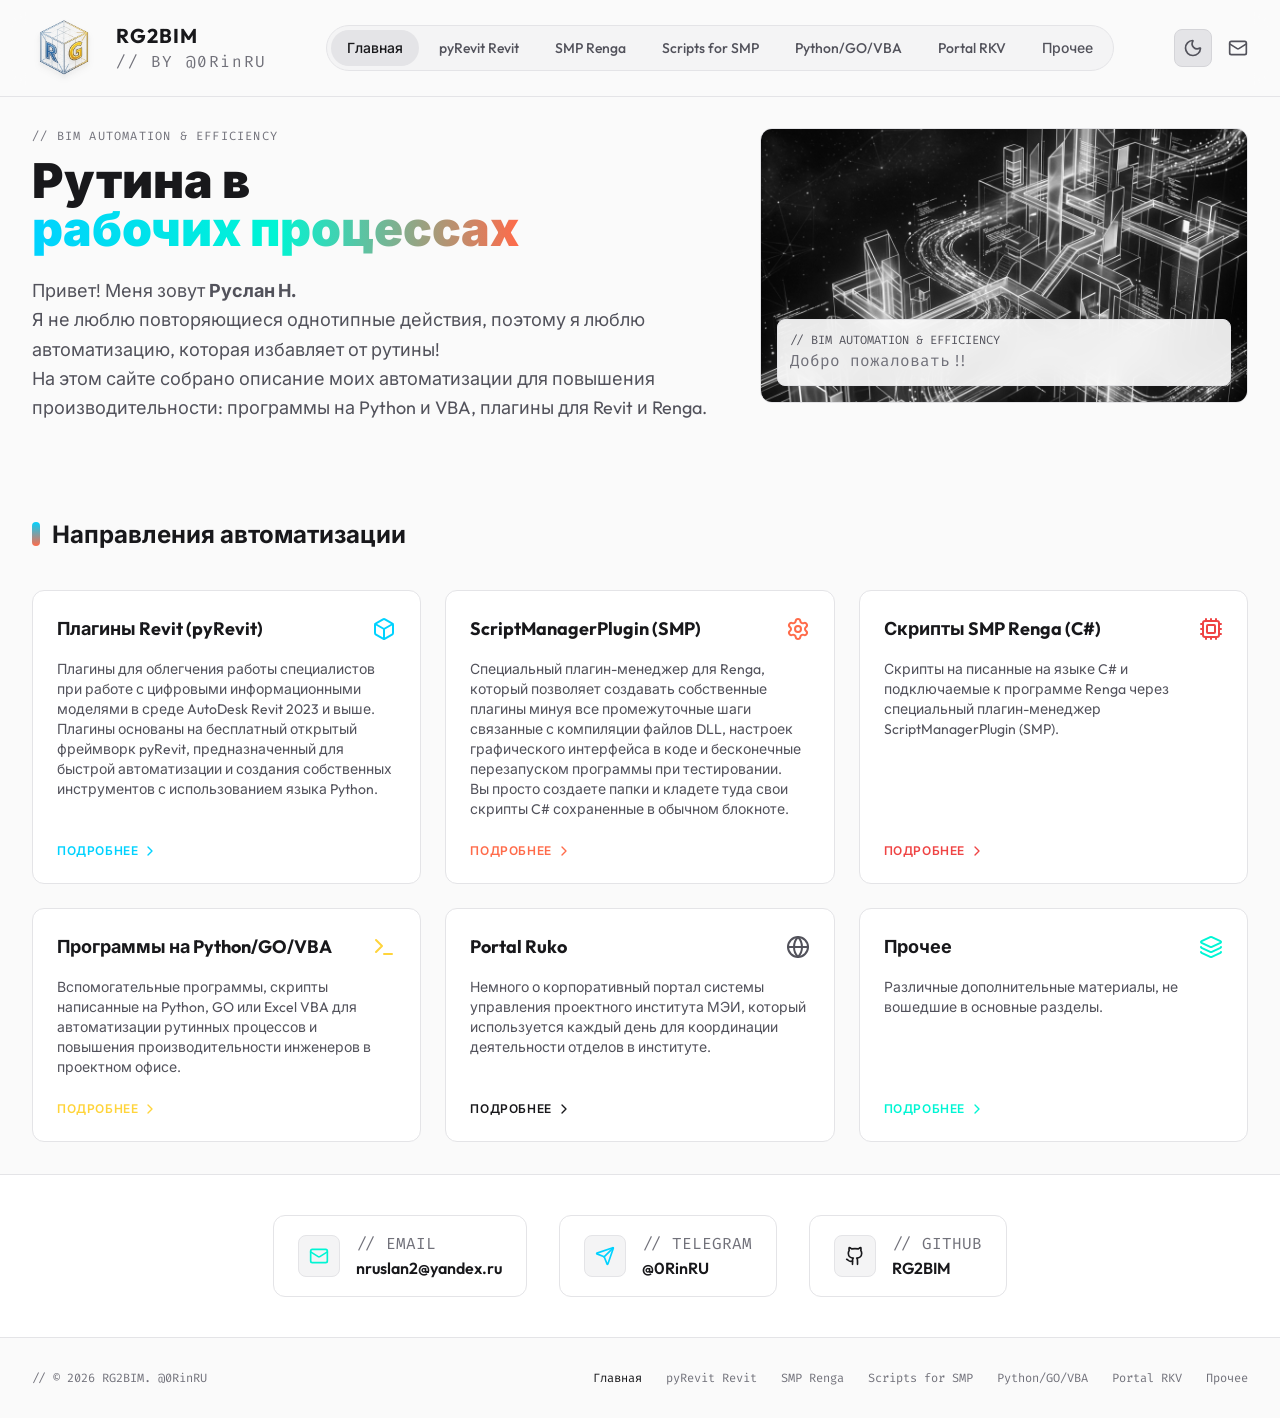
==== commit 9e1d3c72: "Add files via upload add GO" ====
--- a/index.html
+++ b/index.html
@@ -1,6 +1,15 @@
 <!DOCTYPE html>
 <html lang="ru" class="scroll-smooth scroll-pt-32">
 <head>
+    <!-- Google tag (gtag.js) -->
+    <script async src="https://www.googletagmanager.com/gtag/js?id=G-72WJJFZH5X"></script>
+    <script>
+      window.dataLayer = window.dataLayer || [];
+      function gtag(){dataLayer.push(arguments);}
+      gtag('js', new Date());
+
+      gtag('config', 'G-72WJJFZH5X');
+    </script>
     <meta charset="UTF-8">
     <meta name="viewport" content="width=device-width, initial-scale=1.0">
     <title>RG2BIM | Рутина в рабочих процессах</title><!-- Resource Gateway to BIM -->
@@ -72,7 +81,7 @@
                 <a href="revit.html" class="px-4 py-2 text-sm font-medium rounded-full text-zinc-600 dark:text-zinc-400 hover:text-zinc-900 dark:hover:text-white transition-colors">pyRevit Revit</a>
                 <a href="smp.html" class="px-4 py-2 text-sm font-medium rounded-full text-zinc-600 dark:text-zinc-400 hover:text-zinc-900 dark:hover:text-white transition-colors">SMP Renga</a>
                 <a href="renga.html" class="px-4 py-2 text-sm font-medium rounded-full text-zinc-600 dark:text-zinc-400 hover:text-zinc-900 dark:hover:text-white transition-colors">Scripts for SMP</a>
-                <a href="python.html" class="px-4 py-2 text-sm font-medium rounded-full text-zinc-600 dark:text-zinc-400 hover:text-zinc-900 dark:hover:text-white transition-colors">Python/VBA</a>
+                <a href="python.html" class="px-4 py-2 text-sm font-medium rounded-full text-zinc-600 dark:text-zinc-400 hover:text-zinc-900 dark:hover:text-white transition-colors">Python/GO/VBA</a>
                 <a href="portal.html" class="px-4 py-2 text-sm font-medium rounded-full text-zinc-600 dark:text-zinc-400 hover:text-zinc-900 dark:hover:text-white transition-colors">Portal RKV</a>
                 <a href="other.html" class="px-4 py-2 text-sm font-medium rounded-full text-zinc-600 dark:text-zinc-400 hover:text-zinc-900 dark:hover:text-white transition-colors">Прочее</a>
             </nav>
@@ -98,7 +107,7 @@
             <a href="revit.html" class="block w-full px-4 py-2 rounded-lg text-zinc-600 dark:text-zinc-400 hover:text-zinc-900 dark:hover:text-white">pyRevit Revit</a>
             <a href="smp.html" class="block w-full px-4 py-2 rounded-lg text-zinc-600 dark:text-zinc-400 hover:text-zinc-900 dark:hover:text-white">SMP Renga</a>
             <a href="renga.html" class="block w-full px-4 py-2 rounded-lg text-zinc-600 dark:text-zinc-400 hover:text-zinc-900 dark:hover:text-white">Scripts for SMP</a>
-            <a href="python.html" class="block w-full px-4 py-2 rounded-lg text-zinc-600 dark:text-zinc-400 hover:text-zinc-900 dark:hover:text-white">Python/VBA</a>
+            <a href="python.html" class="block w-full px-4 py-2 rounded-lg text-zinc-600 dark:text-zinc-400 hover:text-zinc-900 dark:hover:text-white">Python/GO/VBA</a>
             <a href="portal.html" class="block w-full px-4 py-2 rounded-lg text-zinc-600 dark:text-zinc-400 hover:text-zinc-900 dark:hover:text-white">Portal RKV</a>
             <a href="other.html" class="block w-full px-4 py-2 rounded-lg text-zinc-600 dark:text-zinc-400 hover:text-zinc-900 dark:hover:text-white">Прочее</a>
         </div>
@@ -197,11 +206,11 @@
                 <div class="bg-white dark:bg-darkCard p-6 rounded-xl border border-zinc-200 dark:border-zinc-800 hover:border-accentPython/50 transition-all group flex flex-col justify-between">
                     <div>
                         <div class="flex items-center justify-between mb-4">
-                            <h3 class="text-lg font-bold text-zinc-900 dark:text-white group-hover:text-accentPython transition-colors">Программы на Python/VBA</h3>
+                            <h3 class="text-lg font-bold text-zinc-900 dark:text-white group-hover:text-accentPython transition-colors">Программы на Python/GO/VBA</h3>
                             <span class="text-accentPython"><i data-lucide="terminal" class="w-6 h-6"></i></span>
                         </div>
                         <p class="text-zinc-600 dark:text-zinc-400 text-sm mb-6">
-                            Вспомогательные программы, скрипты написанные на Python или Excel VBA для автоматизации рутинных процессов и повышения производительности инженеров в проектном офисе.
+                            Вспомогательные программы, скрипты написанные на Python, GO или Excel VBA для автоматизации рутинных процессов и повышения производительности инженеров в проектном офисе.
                         </p>
                     </div>
                     <a href="python.html" class="inline-flex items-center text-xs font-semibold uppercase tracking-wider text-accentPython hover:underline gap-1">
@@ -285,7 +294,7 @@
                 <a href="revit.html" class="hover:text-accentRevit transition-colors">pyRevit Revit</a>
                 <a href="smp.html" class="hover:text-accentRenga transition-colors">SMP Renga</a>
                 <a href="renga.html" class="hover:text-red-500 transition-colors">Scripts for SMP</a>
-                <a href="python.html" class="hover:text-accentPython transition-colors">Python/VBA</a>
+                <a href="python.html" class="hover:text-accentPython transition-colors">Python/GO/VBA</a>
                 <a href="portal.html" class="hover:text-zinc-800 dark:hover:text-zinc-500 transition-colors">Portal RKV</a>
                 <a href="other.html" class="hover:text-accentIfc transition-colors">Прочее</a>
             </div>
